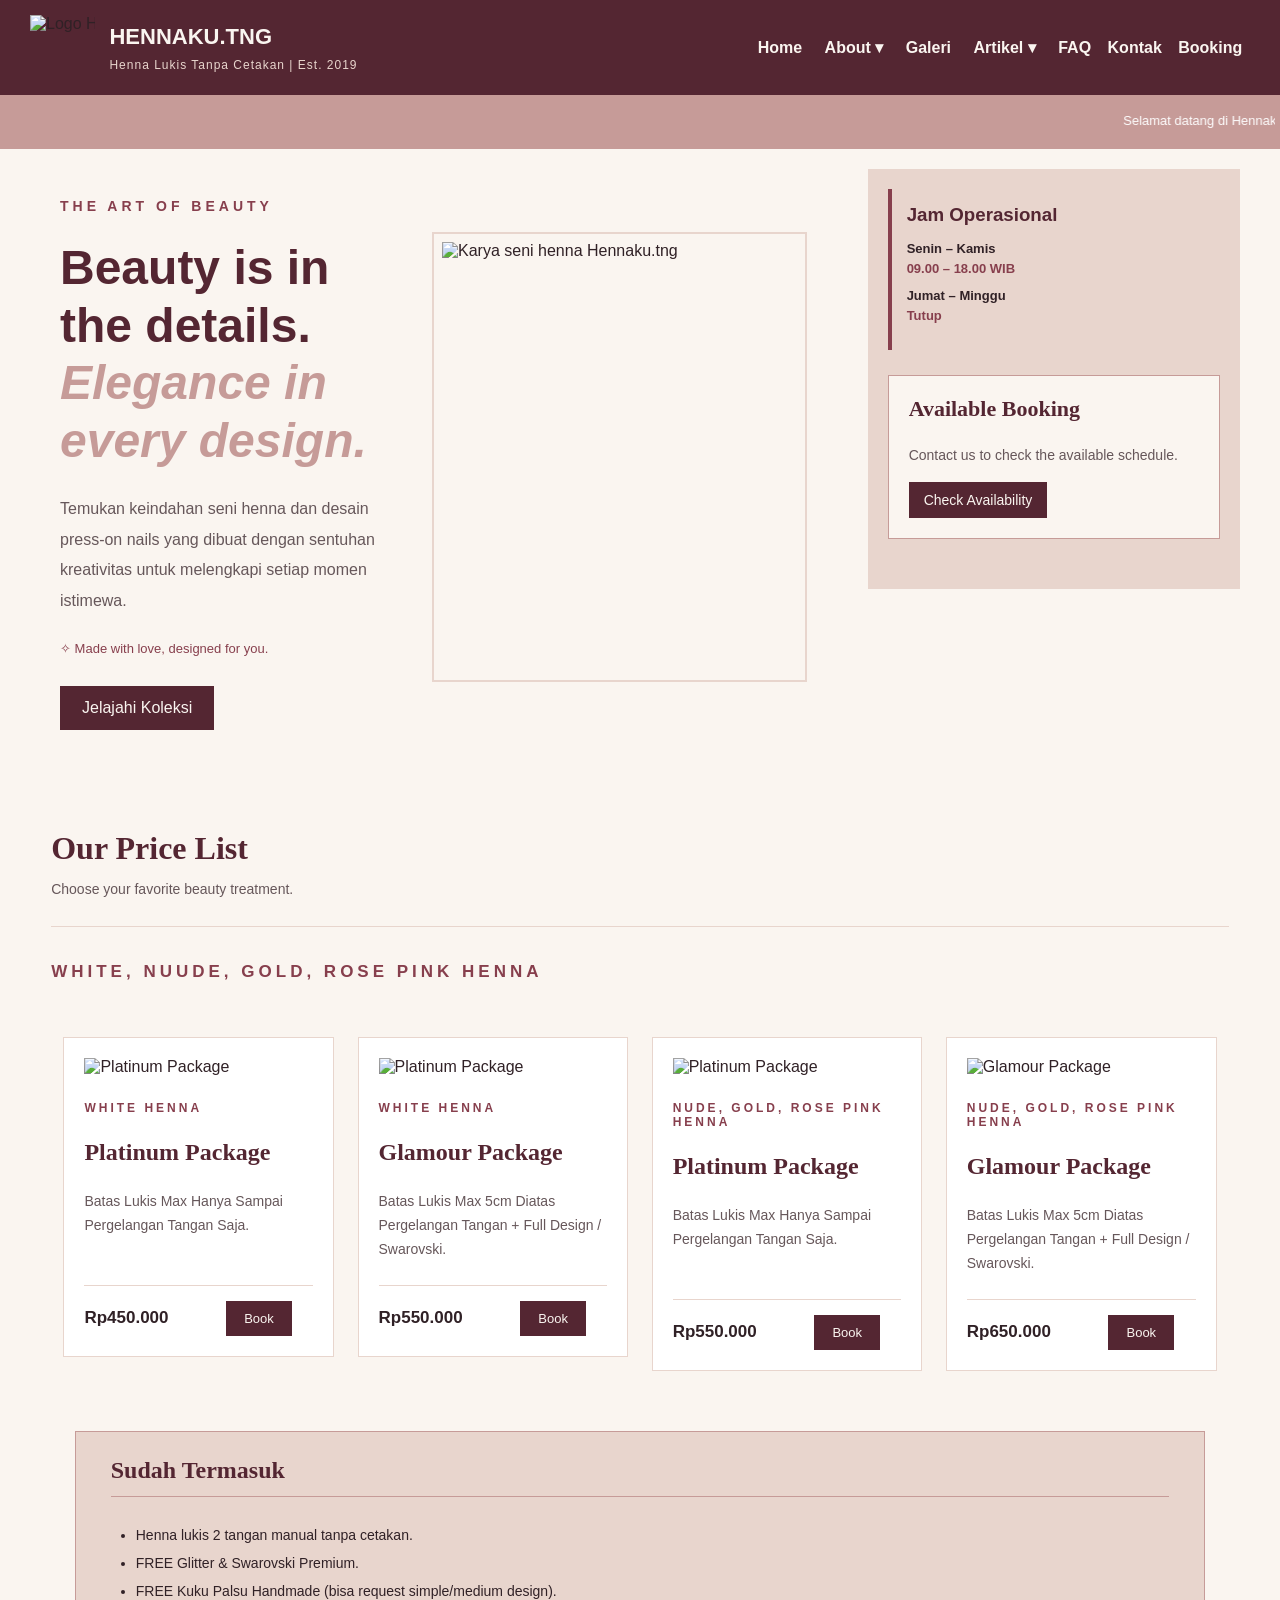
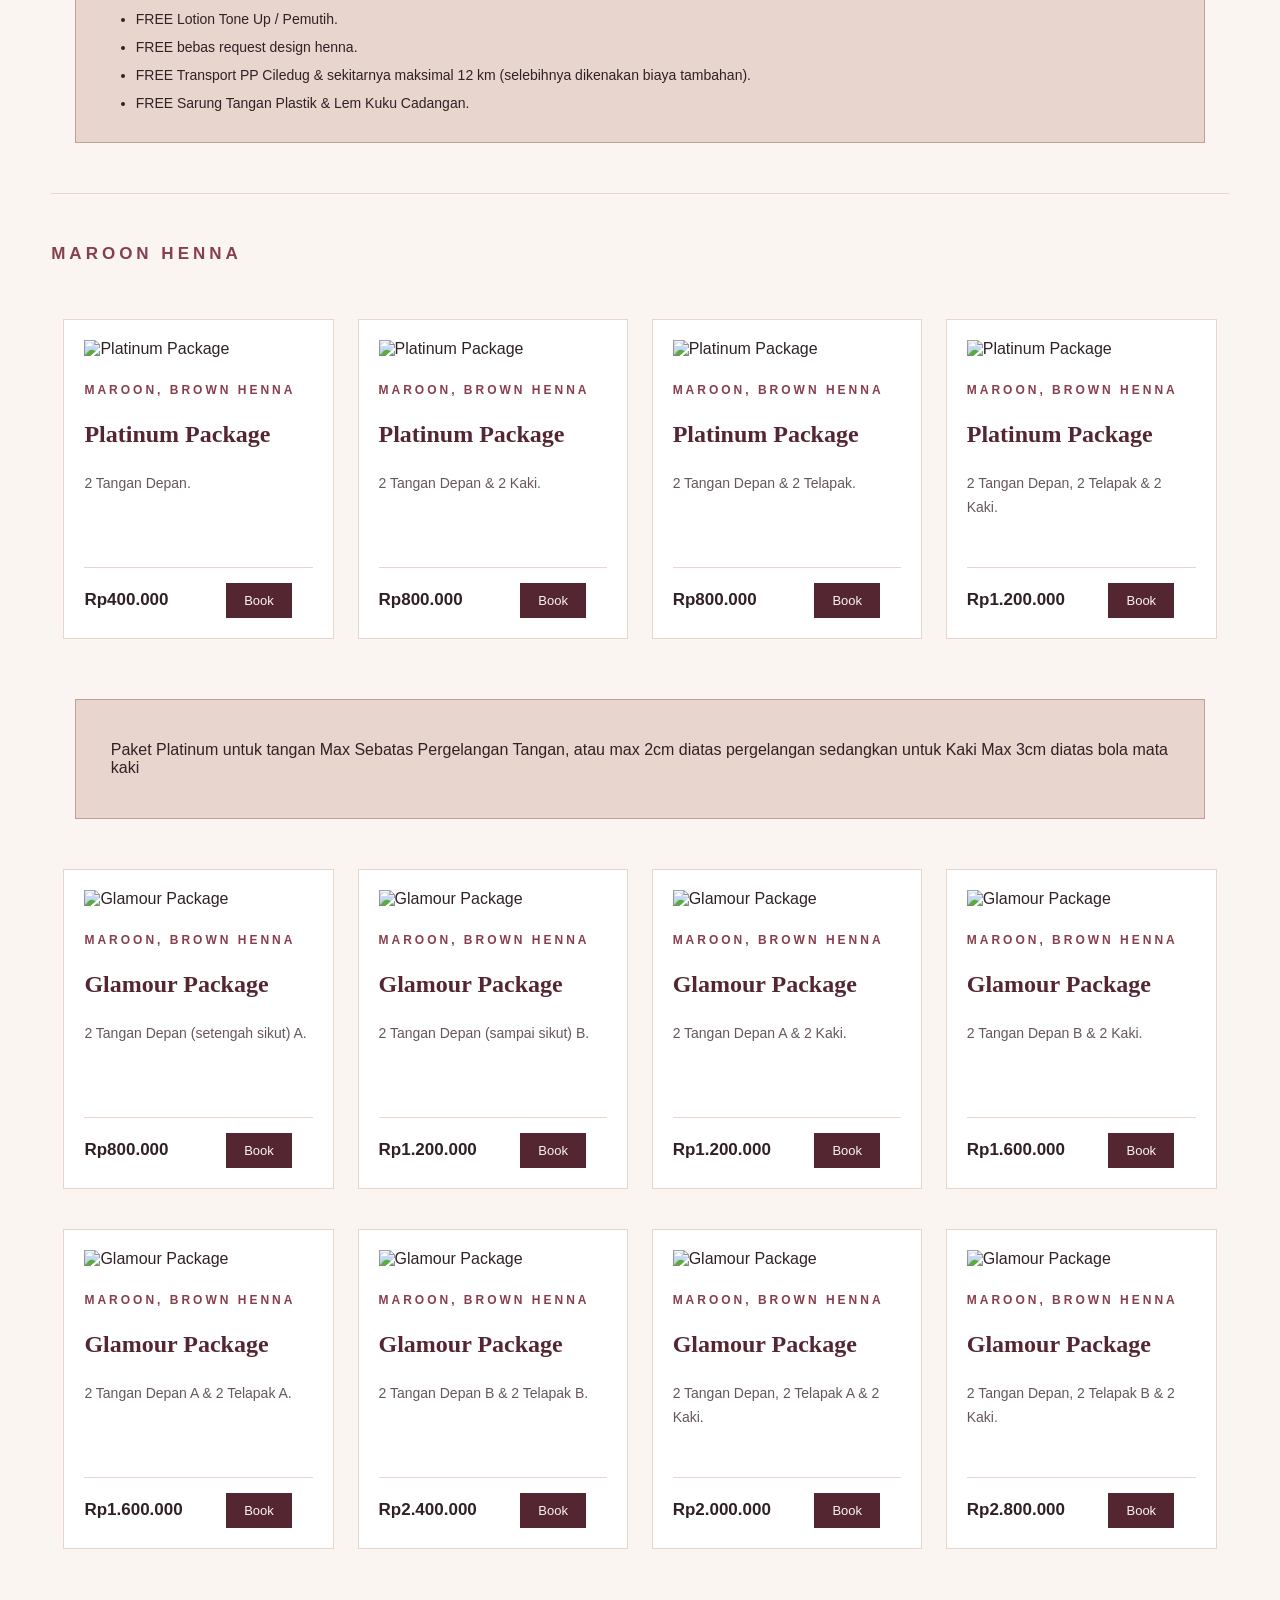
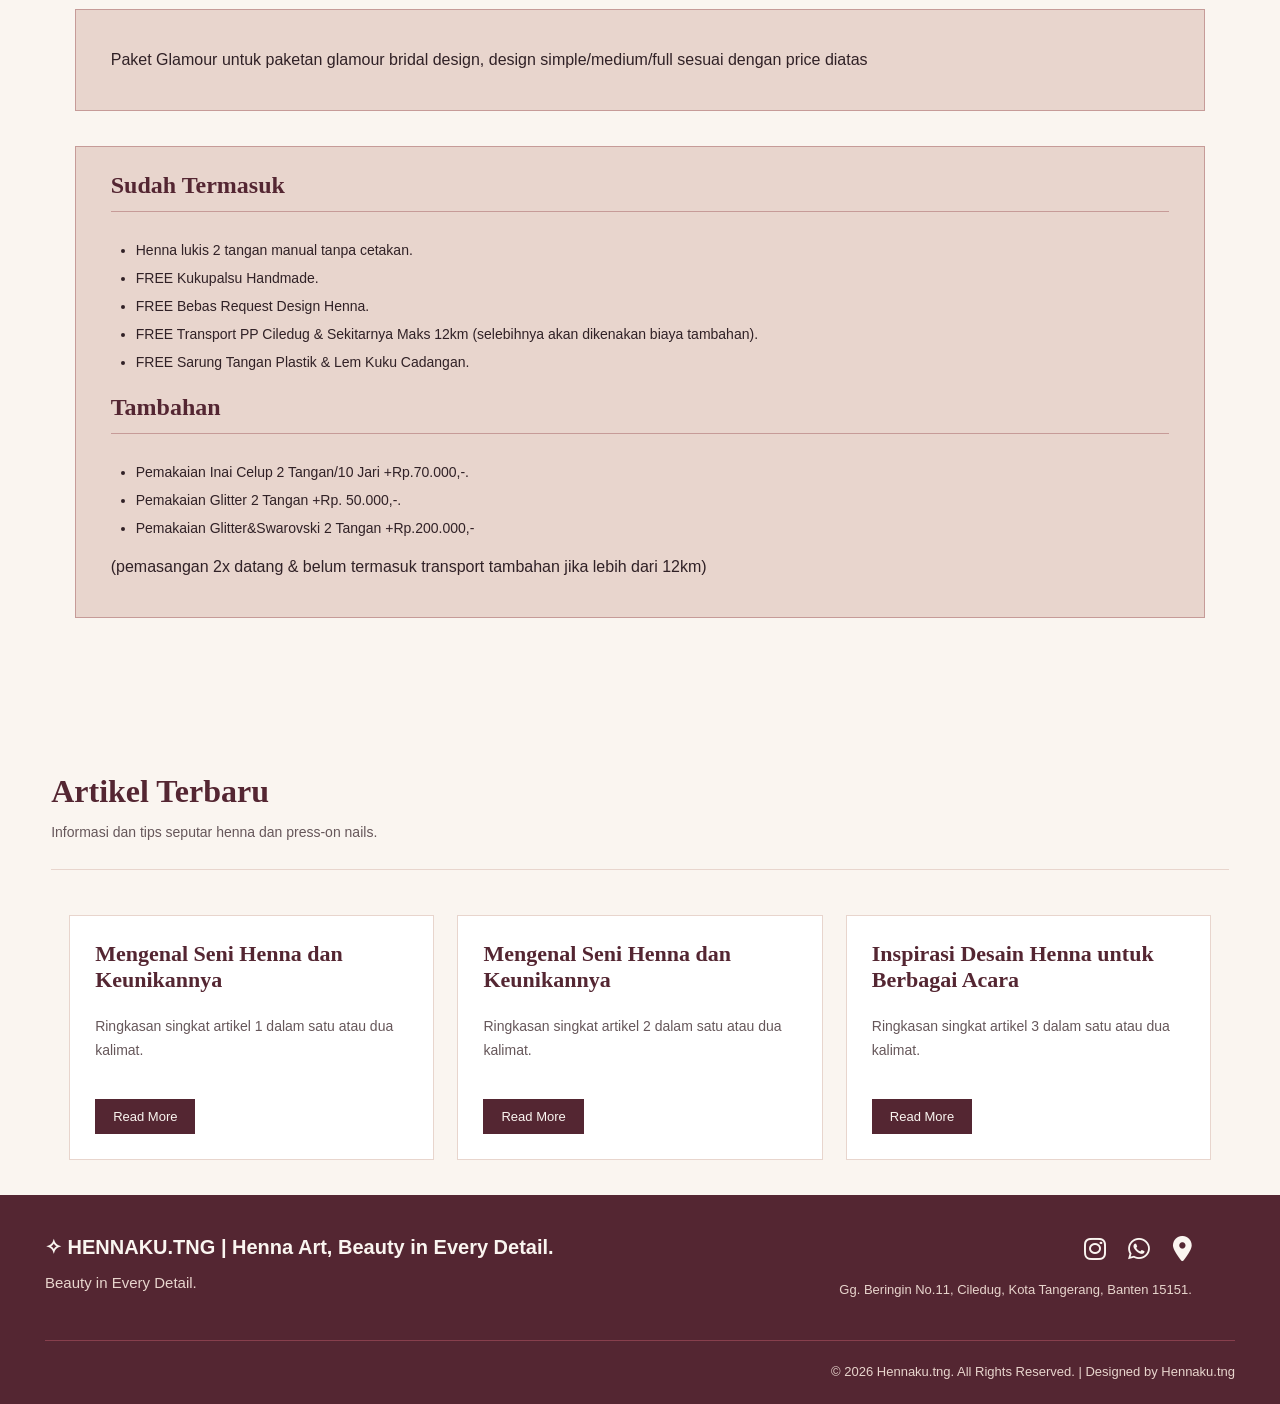
==== index.html @ 5f8c822d "Add files via upload" ====
<!DOCTYPE html>
<html lang="en">
<head>
    <meta charset="UTF-8">
    <meta name="viewport" content="width=device-width, initial-scale=1.0">
    <title>Home | Hennaku.tng</title>
    <link rel="stylesheet" href="UTS.css">
    <link rel="icon" type="image/x-icon" href="Images/favicon.png">
    <link rel="stylesheet" href="https://cdnjs.cloudflare.com/ajax/libs/font-awesome/6.5.0/css/all.min.css">
</head>
<body>
<!-- HEADER -->
<header>
    <div class="identitas">
        <img src="Images/logo.png" alt="Logo Hennaku">
        <div class="nama-brand">
            <h1>HENNAKU.TNG</h1>
            <p>Henna Lukis Tanpa Cetakan | Est. 2019 </p>
        </div>
    </div>

<!-- NAVIGASI -->
    <nav class="navigasi">
        <a href="index.html">Home</a>
        <div class="menu-about">
            <button onclick="tampilDropdown()">About ▾</button>
            <div id="dropdown-about" class="isi-dropdown">
                <a href="Profil.html">Profil</a>
                <a href="Visi&Misi.html">Visi dan Misi</a>
                <a href="Tujuan.html">Tujuan</a>
                <a href="Sertifikat.html">Sertifikat</a>
            </div>
        </div>
        <a href="Gallery.html">Galeri</a>
        <div class="menu-artikel">
            <button onclick="tampilArtikel()">Artikel ▾</button>
            <div id="dropdown-artikel" class="isi-dropdown">
                <a href="Artikel1.html">Artikel 1</a>
                <a href="Artikel2.html">Artikel 2</a>
                <a href="Artikel3.html">Artikel 3</a>
            </div>
        </div>
        <a href="FAQ.html">FAQ</a>
        <a href="Kontak.html">Kontak</a>
        <a href="Booking.html">Booking</a>
    </nav>
</header>

<!-- TULISAN BERJALAN / PENGUMUMAN -->
    <div class="pengumuman">
        <p><marquee>Selamat datang di Hennaku.tng, tempat di mana setiap desain henna freshly made for you untuk mempercantik momen spesialmu.</marquee></p>
    </div>

<!-- BAGIAN BODY DAN SIDEBAR -->
<div class="tata-letak">

    <!-- BODY / KONTEN UTAMA -->
    <main>
        <div class="pembukaan">

            <div class="teks-pembuka">
                <p class="label-pembuka">THE ART OF BEAUTY</p>

                <h2>
                    Beauty is in the details.
                    <span>Elegance in every design.</span>
                </h2>

                <p class="deskripsi-pembuka">
                    Temukan keindahan seni henna dan desain press-on nails
                    yang dibuat dengan sentuhan kreativitas untuk
                    melengkapi setiap momen istimewa.
                </p>

                <p class="kalimat-pendek">
                    ✧ Made with love, designed for you.
                </p>

                <a href="Gallery.html">Jelajahi Koleksi</a>
            </div>

            <div class="gambar-pembuka">
                <img src="Images/Henna3.webp" alt="Karya seni henna Hennaku.tng">
            </div>

        </div>
    </main>

<!-- SIDEBAR -->
    <aside class="sidebar">

<!-- JAM OPERASIONAL -->
    <div class="jam-operasional">
    <h3>Jam Operasional</h3>
        <p><b>Senin – Kamis</b><span>09.00 – 18.00 WIB</span></p>
        <p><b>Jumat – Minggu</b><span>Tutup</span></p>
    </div>

<!-- AVAILABLE BOOKING -->
    <div class="available-booking">
        <h3>Available Booking</h3>
        <p>Contact us to check the available schedule.</p>
        <a href="https://wa.me/message/HOKY4DCT42MJF1" target="_blank">
            Check Availability
        </a>
    </div>
    </aside>
</div>

<!-- PRICE LIST -->
<div class="price-list">

    <div class="judul-price">
        <h2>Our Price List</h2>
        <p>Choose your favorite beauty treatment.</p>
    </div>

    <div class="daftar-harga">
    <p class="label-koleksi">WHITE, NUUDE, GOLD, ROSE PINK HENNA</p>
        <!-- LAYANAN 1 -->
        <div class="kartu-harga">
            <img src="Images/WhitePlatinum.jpg" alt="Platinum Package">

            <p class="kategori">WHITE HENNA</p>
            <h3>Platinum Package</h3>
            <p class="deskripsi-harga">Batas Lukis Max Hanya Sampai Pergelangan Tangan Saja.</p>

            <div class="bagian-harga">
                <p>Rp450.000</p>
                <a href="Booking.html">Book</a>
            </div>
        </div>

        <!-- LAYANAN 2 -->
        <div class="kartu-harga">
            <img src="Images/WhiteGlamour.jpg" alt="Platinum Package">

            <p class="kategori">WHITE HENNA</p>
            <h3>Glamour Package</h3>
            <p class="deskripsi-harga">Batas Lukis Max 5cm Diatas Pergelangan Tangan + Full Design / Swarovski.</p>

            <div class="bagian-harga">
                <p>Rp550.000</p>
                <a href="Booking.html">Book</a>
            </div>
        </div>

        <!-- LAYANAN 3 -->
        <div class="kartu-harga">
            <img src="Images/NudePlatinum.webp" alt="Platinum Package">

            <p class="kategori">NUDE, GOLD, ROSE PINK HENNA</p>
            <h3>Platinum Package</h3>
            <p class="deskripsi-harga">Batas Lukis Max Hanya Sampai Pergelangan Tangan Saja.</p>

            <div class="bagian-harga">
                <p>Rp550.000</p>
                <a href="Booking.html">Book</a>
            </div>
        </div>

        <!-- LAYANAN 4 -->
        <div class="kartu-harga">
            <img src="Images/NudeGlamour.jpg" alt="Glamour Package">

            <p class="kategori">NUDE, GOLD, ROSE PINK HENNA</p>
            <h3>Glamour Package</h3>
            <p class="deskripsi-harga">Batas Lukis Max 5cm Diatas Pergelangan Tangan + Full Design / Swarovski.</p>

            <div class="bagian-harga">
                <p>Rp650.000</p>
                <a href="Booking.html">Book</a>
            </div>
        </div>

        <!-- FASILITAS PAKET -->
        <div class="fasilitas-paket">
            <h3>Sudah Termasuk</h3>
        <ul>
            <li>Henna lukis 2 tangan manual tanpa cetakan.</li>
            <li>FREE Glitter & Swarovski Premium.</li>
            <li>FREE Kuku Palsu Handmade (bisa request simple/medium design).</li>
            <li>FREE Lotion Tone Up / Pemutih.</li>
            <li>FREE bebas request design henna.</li>
            <li>FREE Transport PP Ciledug & sekitarnya maksimal 12 km (selebihnya dikenakan biaya tambahan).</li>
            <li>FREE Sarung Tangan Plastik & Lem Kuku Cadangan.</li>
        </ul>
        </div>

    <!-- GARIS PEMISAH PAKET -->
    <div class="pembatas-paket"></div>
    
    <p class="label-koleksi">MAROON HENNA</p>
        <!-- LAYANAN 5 -->
        <div class="kartu-harga">
            <img src="Images/MaroonPlatinum1.jpg" alt="Platinum Package">

            <p class="kategori">MAROON, BROWN HENNA</p>
            <h3>Platinum Package</h3>
            <p class="deskripsi-harga">2 Tangan Depan.</p>

            <div class="bagian-harga">
                <p>Rp400.000</p>
                <a href="Booking.html">Book</a>
            </div>
        </div>

        <!-- LAYANAN 6 -->
        <div class="kartu-harga">
            <img src="Images/MaroonPlatinum4.jpg" alt="Platinum Package">

            <p class="kategori">MAROON, BROWN HENNA</p>
            <h3>Platinum Package</h3>
            <p class="deskripsi-harga">2 Tangan Depan & 2 Kaki.</p>

            <div class="bagian-harga">
                <p>Rp800.000</p>
                <a href="Booking.html">Book</a>
            </div>
        </div>

        <!-- LAYANAN 7 -->
        <div class="kartu-harga">
            <img src="Images/MaroonPlatinum2.jpg" alt="Platinum Package">

            <p class="kategori">MAROON, BROWN HENNA</p>
            <h3>Platinum Package</h3>
            <p class="deskripsi-harga">2 Tangan Depan & 2 Telapak.</p>

            <div class="bagian-harga">
                <p>Rp800.000</p>
                <a href="Booking.html">Book</a>
            </div>
        </div>

        <!-- LAYANAN 8 -->
        <div class="kartu-harga">
            <img src="Images/HennaKaki.jpeg" alt="Platinum Package">

            <p class="kategori">MAROON, BROWN HENNA</p>
            <h3>Platinum Package</h3>
            <p class="deskripsi-harga">2 Tangan Depan, 2 Telapak & 2 Kaki.</p>

            <div class="bagian-harga">
                <p>Rp1.200.000</p>
                <a href="Booking.html">Book</a>
            </div>
        </div>

        <!-- FASILITAS PAKET -->
        <div class="fasilitas-paket">
            <p>Paket Platinum untuk tangan Max Sebatas Pergelangan Tangan, atau max 2cm diatas pergelangan sedangkan untuk Kaki Max 3cm diatas bola mata kaki</p>
        </div>

        <!-- LAYANAN 9 -->
        <div class="kartu-harga">
            <img src="Images/MaroonGlamour1.jpg" alt="Glamour Package">

            <p class="kategori">MAROON, BROWN HENNA</p>
            <h3>Glamour Package</h3>
            <p class="deskripsi-harga">2 Tangan Depan (setengah sikut) A.</p>

            <div class="bagian-harga">
                <p>Rp800.000</p>
                <a href="Booking.html">Book</a>
            </div>
        </div>

        <!-- LAYANAN 10 -->
        <div class="kartu-harga">
            <img src="Images/MaroonGlamour2.jpg" alt="Glamour Package">

            <p class="kategori">MAROON, BROWN HENNA</p>
            <h3>Glamour Package</h3>
            <p class="deskripsi-harga">2 Tangan Depan (sampai sikut) B.</p>

            <div class="bagian-harga">
                <p>Rp1.200.000</p>
                <a href="Booking.html">Book</a>
            </div>
        </div>

        <!-- LAYANAN 11 -->
        <div class="kartu-harga">
            <img src="Images/MaroonGlamour4.jpg" alt="Glamour Package">

            <p class="kategori">MAROON, BROWN HENNA</p>
            <h3>Glamour Package</h3>
            <p class="deskripsi-harga">2 Tangan Depan A & 2 Kaki.</p>

            <div class="bagian-harga">
                <p>Rp1.200.000</p>
                <a href="Booking.html">Book</a>
            </div>
        </div>

        <!-- LAYANAN 12 -->
        <div class="kartu-harga">
            <img src="Images/MaroonGlamour5.jpg" alt="Glamour Package">

            <p class="kategori">MAROON, BROWN HENNA</p>
            <h3>Glamour Package</h3>
            <p class="deskripsi-harga">2 Tangan Depan B & 2 Kaki.</p>

            <div class="bagian-harga">
                <p>Rp1.600.000</p>
                <a href="Booking.html">Book</a>
            </div>
        </div>

        <!-- LAYANAN 13 -->
        <div class="kartu-harga">
            <img src="Images/MaroonGlamour6.jpg" alt="Glamour Package">

            <p class="kategori">MAROON, BROWN HENNA</p>
            <h3>Glamour Package</h3>
            <p class="deskripsi-harga">2 Tangan Depan A & 2 Telapak A.</p>

            <div class="bagian-harga">
                <p>Rp1.600.000</p>
                <a href="Booking.html">Book</a>
            </div>
        </div>

        <!-- LAYANAN 14 -->
        <div class="kartu-harga">
            <img src="Images/MaroonPlatinumKaki.jpg" alt="Glamour Package">

            <p class="kategori">MAROON, BROWN HENNA</p>
            <h3>Glamour Package</h3>
            <p class="deskripsi-harga">2 Tangan Depan B & 2 Telapak B.</p>

            <div class="bagian-harga">
                <p>Rp2.400.000</p>
                <a href="Booking.html">Book</a>
            </div>
        </div>

        <!-- LAYANAN 15 -->
        <div class="kartu-harga">
            <img src="Images/MaroonGlamour8.jpeg" alt="Glamour Package">

            <p class="kategori">MAROON, BROWN HENNA</p>
            <h3>Glamour Package</h3>
            <p class="deskripsi-harga">2 Tangan Depan, 2 Telapak A & 2 Kaki.</p>

            <div class="bagian-harga">
                <p>Rp2.000.000</p>
                <a href="Booking.html">Book</a>
            </div>
        </div>

        <!-- LAYANAN 16 -->
        <div class="kartu-harga">
            <img src="Images/MaroonGlamour3.jpg" alt="Glamour Package">

            <p class="kategori">MAROON, BROWN HENNA</p>
            <h3>Glamour Package</h3>
            <p class="deskripsi-harga">2 Tangan Depan, 2 Telapak B & 2 Kaki.</p>

            <div class="bagian-harga">
                <p>Rp2.800.000</p>
                <a href="Booking.html">Book</a>
            </div>
        </div>

        <!-- FASILITAS PAKET -->
        <div class="fasilitas-paket">
            <p>Paket Glamour untuk paketan glamour bridal design, design simple/medium/full sesuai dengan price diatas</p>
        </div>
        
        <!-- FASILITAS PAKET -->
        <div class="fasilitas-paket">
            <h3>Sudah Termasuk</h3>
                <ul>
                    <li>Henna lukis 2 tangan manual tanpa cetakan.</li>
                    <li>FREE Kukupalsu Handmade.</li>
                    <li>FREE Bebas Request Design Henna.</li>
                    <li>FREE Transport PP Ciledug & Sekitarnya Maks 12km (selebihnya akan dikenakan biaya tambahan).</li>
                    <li>FREE Sarung Tangan Plastik & Lem Kuku Cadangan.</li>
                </ul>
            <br>    
            <h3>Tambahan</h3>
                <ul>
                    <li>Pemakaian Inai Celup 2 Tangan/10 Jari +Rp.70.000,-.</li>
                    <li>Pemakaian Glitter 2 Tangan +Rp. 50.000,-.</li>
                    <li>Pemakaian Glitter&Swarovski 2 Tangan +Rp.200.000,-</li>
                </ul>

            <p>(pemasangan 2x datang & belum termasuk transport tambahan jika lebih dari 12km)</p>
        </div>

    </div>
</div>

<!-- ARTIKEL TERBARU -->
<div class="artikel-home">

    <div class="judul-price">
        <h2>Artikel Terbaru</h2>
        <p>Informasi dan tips seputar henna dan press-on nails.</p>
    </div>

    <div class="kartu-artikel">
        <h3><a href="Artikel1.html">Mengenal Seni Henna dan Keunikannya</a></h3>
        <p>Ringkasan singkat artikel 1 dalam satu atau dua kalimat.</p>
        <a href="Artikel1.html" class="read-more">Read More</a>
    </div>

    <div class="kartu-artikel">
        <h3><a href="Artikel2.html">Mengenal Seni Henna dan Keunikannya</a></h3>
        <p>Ringkasan singkat artikel 2 dalam satu atau dua kalimat.</p>
        <a href="Artikel2.html" class="read-more">Read More</a>
    </div>

    <div class="kartu-artikel">
        <h3><a href="Artikel3.html">Inspirasi Desain Henna untuk Berbagai Acara</a></h3>
        <p>Ringkasan singkat artikel 3 dalam satu atau dua kalimat.</p>
        <a href="Artikel3.html" class="read-more">Read More</a>
    </div>

</div>

<!-- FOOTER -->
<footer>
    <div class="isi-footer">

        <!-- INFORMASI BRAND -->
        <div class="informasi-footer">
            <h3>✧ HENNAKU.TNG | Henna Art, Beauty in Every Detail.</h3>
            <p>Beauty in Every Detail.</p>
        </div>

        <!-- LOGO MEDIA SOSIAL DAN LOKASI -->
        <div class="tautan-footer">

            <a href="https://www.instagram.com/hennaku.tng/" target="_blank" title="Instagram">
                <i class="fa-brands fa-instagram"></i>
            </a>

            <a href="https://wa.me/message/HOKY4DCT42MJF1" target="_blank" title="WhatsApp">
                <i class="fa-brands fa-whatsapp"></i>
            </a>

            <a href="https://www.google.com/maps/search/?api=1&query=Gg.+Beringin+No.11+Ciledug+Tangerang" target="_blank" title="Lokasi">
                <i class="fa-solid fa-location-dot"></i>
            </a>

            <p>Gg. Beringin No.11, Ciledug, Kota Tangerang, Banten 15151.</p>

        </div>

    </div>

    <!-- COPYRIGHT -->
    <div class="bagian-copyright">
        <p>© 2026 Hennaku.tng. All Rights Reserved. | Designed by Hennaku.tng</p>
    </div>
</footer>

<script src="UTS.js"></script>
</body>
</html>
---- UTS.css ----
/* ================================= PENGATURAN SELURUH HALAMAN ================================= */
* {
    box-sizing: border-box;
}

body {
    background-color: #FAF5F0;
    color: #302126;
    font-family: Arial, sans-serif;
    margin: 0;
    padding: 0;
}

/* ================================= HEADER ================================= */
header {
    background-color: #542632;
    padding: 15px 30px;
    white-space: nowrap;
}

/* Logo dan nama brand */
.identitas {
    display: inline-block;
    width: 35%;
    vertical-align: middle;
    white-space: nowrap;
}

.identitas img {
    display: inline-block;
    width: 65px;
    height: 65px;
    object-fit: contain;
    vertical-align: middle;
    margin-right: 10px;
}

.nama-brand {
    display: inline-block;
    vertical-align: middle;
    white-space: normal;
}

.nama-brand h1 {
    color: #FAF5F0;
    font-size: 22px;
    margin: 0;
}

.nama-brand p {
    color: #E8D5CD;
    font-size: 12px;
    letter-spacing: 1px;
    margin: 8px 0 0;
}

/* ================================= NAVIGASI ATAS ================================= */
.navigasi {
    display: inline-block;
    width: 64%;
    text-align: right;
    vertical-align: middle;
    white-space: normal;
}

.navigasi a {
    display: inline-block;
    color: #FAF5F0;
    font-size: 16px;
    font-weight: bold;
    text-decoration: none;
    margin-left: 12px;
    cursor: pointer;
}

.navigasi a:hover,
.navigasi summary:hover {
    color: #C69B98;
}

/* ================================= PENGUMUMAN ================================= */
.pengumuman {
    background-color: #C69B98;
    padding: 5px;
    text-align: center;
}

.pengumuman p {
    color: white;
    font-size: 13px;
}

/* ================================= BODY DAN SIDEBAR ================================= */
.tata-letak {
    padding: 20px;
    overflow: hidden;
}

/* Konten utama */
main {
    display: inline-block;
    width: 67%;
    vertical-align: top;
    padding: 0 15px;
}

.sidebar {
    display: inline-block;
    width: 30%;
    vertical-align: top;
    background-color: #E8D5CD;
    padding: 20px;
    margin-left: 1%;
}

/* JAM OPERASIONAL */
.jam-operasional {
    width: 100%;
    padding: 15px;
    margin-bottom: 25px;
    background-color: #E8D5CD;
    border-left: 4px solid #873F4D;
    box-sizing: border-box;
    text-align: left;
}

.jam-operasional h3 {
    color: #542632;
    margin-top: 0;
    margin-bottom: 15px;
}

.jam-operasional p {
    margin: 12px 0;
    color: #302126;
    font-size: 13px;
}

.jam-operasional span {
    display: block;
    margin-top: 5px;
    color: #873F4D;
    font-weight: bold;
}

/* AVAILABLE BOOKING */
.available-booking {
    background-color: #FAF5F0;
    border: 1px solid #C69B98;
    padding: 20px;
    margin-bottom: 30px;
}

.available-booking h3 {
    color: #542632;
    font-family: Georgia, serif;
    font-size: 22px;
    margin-top: 0;
}

.available-booking p {
    color: #66575A;
    font-size: 14px;
    line-height: 1.7;
}

.available-booking a {
    display: inline-block;
    background-color: #542632;
    color: #FAF5F0;
    padding: 10px 15px;
    text-decoration: none;
    font-size: 14px;
}

.available-booking a:hover {
    background-color: #873F4D;
}

/* ================================= PEMBUKAAN ================================= */
.pembukaan {
    background-color: #FAF5F0;
    padding: 0 10px;
    margin: 0 0 30px;
    border: none;
    overflow: hidden;
}

/* Bagian teks */
.teks-pembuka {
    display: inline-block;
    width: 49%;
    vertical-align: middle;
    padding: 15px;
}

.label-pembuka {
    color: #873F4D;
    font-size: 14px;
    font-weight: bold;
    letter-spacing: 4px;
    margin-bottom: 25px;
}

.teks-pembuka h2 {
    color: #542632;
    font-size: 48px;
    line-height: 1.2;
    margin: 0 0 25px;
}

.teks-pembuka h2 span {
    display: block;
    color: #C69B98;
    font-style: italic;
}

.deskripsi-pembuka {
    color: #66575A;
    font-size: 16px;
    line-height: 1.9;
    margin-bottom: 25px;
}

.kalimat-pendek {
    color: #873F4D;
    font-size: 13px;
    margin-bottom: 30px;
}

.teks-pembuka a {
    display: inline-block;
    background-color: #542632;
    color: #FAF5F0;
    padding: 13px 22px;
    text-decoration: none;
}

.teks-pembuka a:hover {
    background-color: #873F4D;
}


/* Bagian gambar */
.gambar-pembuka {
    display: inline-block;
    width: 48%;
    vertical-align: middle;
    padding: 8px;
    border: 2px solid #E8D5CD;
}

.gambar-pembuka img {
    display: block;
    width: 100%;
    height: 430px;
    object-fit: cover;
    margin: 0;
}

/* ================================= PRICE LIST ================================= */
.price-list {
    width: 100%;
    padding: 35px 4%;
    margin: 0 auto 30px;
    background-color: #FAF5F0;
}

.judul-price {
    width: 100%;
    border-bottom: 1px solid #E8D5CD;
    margin-bottom: 30px;
    padding-bottom: 15px;
}

.judul-price h2 {
    color: #542632;
    font-family: Georgia, serif;
    font-size: 32px;
    margin: 0;
}

.judul-price p {
    color: #66575A;
    font-size: 14px;
}

.daftar-harga {
    width: 100%;
    text-align: center;
    padding-bottom: 20px;
}

.kartu-harga {
    display: inline-block;
    width: 23%;
    background-color: white;
    border: 1px solid #E8D5CD;
    padding: 20px;
    margin: 15px 0.8% 25px;
    vertical-align: top;
    text-align: left;
}

.kartu-harga img {
    width: 100%;
    height: 200px;
    object-fit:contain;
    margin: 0;
}

.kategori {
    color: #873F4D;
    font-size: 12px;
    font-weight: bold;
    letter-spacing: 3px;
    margin-top: 25px;
}

.kartu-harga h3 {
    color: #542632;
    font-family: Georgia, serif;
    font-size: 24px;
}

.deskripsi-harga {
    color: #66575A;
    font-size: 14px;
    line-height: 1.7;
    min-height: 75px;
}

.bagian-harga {
    border-top: 1px solid #E8D5CD;
    padding-top: 15px;
    margin-top: 20px;
    overflow: hidden;
}

.bagian-harga p {
    display: inline-block;
    color: #302126;
    font-size: 17px;
    font-weight: bold;
    width: 60%;
    margin: 0;
}

.bagian-harga a {
    display: inline-block;
    background-color: #542632;
    color: #FAF5F0;
    padding: 10px 18px;
    font-size: 13px;
    text-decoration: none;
    text-align: center;
}

.bagian-harga a:hover {
    background-color: #873F4D;
}

.label-koleksi {
    display: block;
    width: 100%;
    color: #873F4D;
    font-size: 17px;
    font-weight: bold;
    letter-spacing: 4px;
    text-align: left;
    padding-bottom: 15px;
    margin: 35px 0 25px;
}

/* ================================= FASILITAS PAKET ================================= */
.fasilitas-paket {
    display: block;
    width: 96%;
    background-color: #E8D5CD;
    border: 1px solid #C69B98;
    padding: 25px 35px;
    margin: 35px auto;
    text-align: left;
}

.fasilitas-paket h3 {
    color: #542632;
    font-family: Georgia, serif;
    font-size: 24px;
    margin-top: 0;
    padding-bottom: 12px;
    border-bottom: 1px solid #C69B98;
}

.fasilitas-paket ul {
    padding-left: 25px;
    margin-bottom: 0;
}

.fasilitas-paket li {
    color: #302126;
    font-size: 14px;
    line-height: 2;
}

.pembatas-paket {
    width: 100%;
    border-top: 1px solid #E8D5CD;
    margin: 50px auto;
}

/* ================================= FOOTER ================================= */
footer {
    background-color: #542632;
    color: #FAF5F0;
    padding: 40px 45px 20px;
}

/* Bagian isi footer */
.isi-footer {
    width: 100%;
    overflow: hidden;
    padding-bottom: 30px;
}

/* Informasi sebelah kiri */
.informasi-footer {
    display: inline-block;
    width: 48%;
    vertical-align: top;
}

.informasi-footer h3 {
    color: #FAF5F0;
    font-size: 20px;
    margin: 0 0 15px;
}

.informasi-footer p {
    color: #E8D5CD;
    font-size: 15px;
}

/* Logo Instagram, WhatsApp, dan lokasi */
.tautan-footer {
    display: inline-block;
    width: 48%;
    text-align: right;
    vertical-align: top;
}

.tautan-footer a {
    display: inline-block;
    color: #FAF5F0;
    font-size: 25px;
    margin-left: 18px;
    text-decoration: none;
}

.tautan-footer a:hover {
    color: #C69B98;
}

.tautan-footer p {
    color: #E8D5CD;
    font-size: 13px;
    margin-top: 18px;
}

/* copy right */
.bagian-copyright {
    border-top: 1px solid #873F4D;
    padding-top: 18px;
    text-align: right;
}

.bagian-copyright p {
    color: #E8D5CD;
    font-size: 13px;
    margin: 5px 0;
}

/* ================================= DROPDOWN ABOUT ================================= */
.menu-about {
    display: inline-block;
    position: relative;
}

.menu-about button {
    background-color: transparent;
    color: #FAF5F0;
    border: none;
    font-size: 16px;
    font-weight: bold;
    cursor: pointer;
    margin-left: 12px;
    font-family: Arial, sans-serif;
}

.menu-about button:hover {
    color: #C69B98;
}

.isi-dropdown {
    display: none;
    position: absolute;
    top: 100%;
    right: 0;
    width: 230px;
    background-color: #FAF5F0;
    border: 1px solid #E8D5CD;
}

.isi-dropdown a {
    display: block;
    color: #302126;
    padding: 15px 20px;
    margin: 0;
    text-align: left;
    text-decoration: none;
    font-size: 15px;
    font-weight: normal;
}

.isi-dropdown a:hover {
    background-color: #E8D5CD;
    color: #542632;
}

.isi-dropdown.muncul {
    display: block;
}

/* ================================= HALAMAN PROFIL ================================= */
/* Kotak Tentang Kami */
.tentang-kami {
    width: 100%;
    padding: 35px 45px;
    margin: 30px auto;
}

.tentang-kami h2 {
    color: #542632;
    font-family: Georgia, serif;
    font-size: 32px;
    margin-top: 0;
    padding-bottom: 15px;
    border-bottom: 1px solid #C69B98;
    margin-bottom: 25px;
}

.tentang-kami h3 {
    color: #873F4D;
    font-family: Georgia, serif;
    font-size: 22px;
    margin-top: 25px;
}

.tentang-kami ol {
    padding-left: 25px;
}

.tentang-kami li {
    color: #302126;
    font-size: 16px;
    line-height: 1.8;
    margin-bottom: 12px;
}

/* GALERI SERTIFIKAT */
.galeri-sertifikat {
    width: 100%;
    text-align: center;
    margin-top: 30px;
}

.galeri-sertifikat img {
    display: inline-block;
    width: 30%;
    height: 280px;
    object-fit: contain;
    background-color: #FAF5F0;
    border: 1px solid #E8D5CD;
    padding: 8px;
    margin: 10px 1%;
    vertical-align: middle;
}

/* ================================= HALAMAN ARTIKEL ================================= */
.menu-artikel {
    display: inline-block;
    position: relative;
}

.menu-artikel button {
    background: none;
    border: none;
    color: #FAF5F0;
    font-size: 16px;
    font-weight: bold;
    margin-left: 12px;
    cursor: pointer;
}

.menu-artikel button:hover {
    color: #C69B98;
}

.menu-artikel .isi-dropdown {
    display: none;
    position: absolute;
    background-color: #FAF5F0;
    min-width: 180px;
    text-align: left;
}

.menu-artikel .isi-dropdown a {
    display: block;
    padding: 12px 15px;
    margin: 0;
}

.menu-artikel .isi-dropdown a:hover {
    background-color: #E8D5CD;
}

.menu-artikel .isi-dropdown.muncul {
    display: block;
}

/* ================================= FORM KONTAK ================================= */
form {
    width: 80%;
    margin: 30px auto;
    padding: 30px;
    background-color: #FFFFFF;
    border: 1px solid #E8D5CD;
    border-radius: 8px;
    text-align: left;
}

form h3 {
    color: #542632;
    text-align: center;
}

form label {
    display: block;
    margin-top: 18px;
    margin-bottom: 8px;
    color: #542632;
    font-weight: bold;
}

form input,
form select,
form textarea {
    width: 100%;
    padding: 12px;
    border: 1px solid #C69B98;
    border-radius: 5px;
    background-color: #FAF5F0;
    color: #302126;
    font-family: Arial;
    font-size: 14px;
    box-sizing: border-box;
}

form textarea {
    height: 120px;
    resize: vertical;
}

form button {
    display: block;
    margin: 25px auto 0;
    padding: 12px 30px;
    background-color: #542632;
    color: white;
    border: none;
    border-radius: 5px;
    font-size: 15px;
    cursor: pointer;
}

form button:hover {
    background-color: #873F4D;
}

form textarea {
    height: 130px;
    resize: vertical;
}

form button {
    display: block;
    margin: 25px auto 0;
    padding: 12px 30px;
    background-color: #542632;
    color: white;
    border: none;
    border-radius: 5px;
    cursor: pointer;
}

form button:hover {
    background-color: #873F4D;
}

/* ================================= FORM BOOKING ================================= */
form {
    width: 80%;
    margin: 30px auto;
    padding: 30px;
    background-color: #FFFFFF;
    border: 1px solid #E8D5CD;
    text-align: left;
}

/* Judul setiap bagian formulir */
form h3 {
    color: #873F4D;
    margin-top: 25px;
    margin-bottom: 20px;
}

/* Tulisan keterangan formulir */
form label {
    display: block;
    margin-top: 15px;
    margin-bottom: 8px;
    color: #542632;
    font-weight: bold;
}

/* Kotak isian formulir */
form input,
form select,
form textarea {
    width: 100%;
    padding: 12px;
    border: 1px solid #C69B98;
    background-color: #FAF5F0;
    font-family: Arial;
    font-size: 14px;
}

/* Kotak pesan */
form textarea {
    height: 100px;
    resize: vertical;
}


/* ================================= HALAMAN FAQ ================================= */

/* Bagian utama FAQ */
.faq-bagian {
    width: 100%;
    margin: 30px auto;
    padding: 25px 0;
    border-bottom: 1px solid #C69B98;
    text-align: left;
}

/* Judul setiap bagian FAQ */
.faq-bagian h3 {
    color: #873F4D;
    font-family: Georgia, serif;
    font-size: 22px;
    margin-top: 25px;
    margin-bottom: 15px;
}

/* Subjudul FAQ */
.faq-bagian h4 {
    color: #542632;
    font-family: Georgia, serif;
    font-size: 18px;
    margin-top: 25px;
    margin-bottom: 12px;
}

/* Paragraf FAQ */
.faq-bagian p {
    color: #302126;
    font-size: 16px;
    line-height: 1.8;
    margin-bottom: 15px;
}

/* Daftar bernomor dan bullet */
.faq-bagian ol,
.faq-bagian ul {
    padding-left: 25px;
}

/* Isi daftar */
.faq-bagian li {
    color: #302126;
    font-size: 16px;
    line-height: 1.8;
    margin-bottom: 12px;
}

/* Informasi pembayaran */
.faq-catatan {
    width: 100%;
    padding: 20px;
    margin-top: 25px;
    background-color: #E8D5CD;
    border-left: 4px solid #873F4D;
}

/* Judul informasi pembayaran */
.faq-catatan b {
    color: #542632;
}

/* Paragraf informasi pembayaran */
.faq-catatan p {
    margin-bottom: 8px;
}

/* Bagian penutup FAQ */
.faq-penutup {
    width: 100%;
    padding: 30px;
    margin: 30px auto;
    background-color: #E8D5CD;
    text-align: center;
}

/* Judul penutup */
.faq-penutup h3 {
    color: #542632;
    font-family: Georgia, serif;
    font-size: 26px;
    margin-top: 0;
}

/* Tulisan penutup */
.faq-penutup p {
    color: #302126;
    font-size: 15px;
    line-height: 1.8;
    margin-bottom: 12px;
}


/* ================================= ARTIKEL DI HOME ================================= */
.artikel-home {
    width: 100%;
    padding: 35px 4% 10px;
    background-color: #FAF5F0;
    text-align: center;
}

.artikel-home .judul-price {
    text-align: left;
}

.kartu-artikel {
    display: inline-block;
    width: 31%;
    background-color: white;
    border: 1px solid #E8D5CD;
    padding: 25px;
    margin: 15px 0.8% 25px;
    vertical-align: top;
    text-align: left;
}

.kartu-artikel h3 {
    font-family: Georgia, serif;
    font-size: 22px;
    margin-top: 0;
}

.kartu-artikel h3 a {
    color: #542632;
    text-decoration: none;
}

.kartu-artikel h3 a:hover {
    color: #873F4D;
    text-decoration: underline;
}

.kartu-artikel p {
    color: #66575A;
    font-size: 14px;
    line-height: 1.7;
    min-height: 70px;
}

.read-more {
    display: inline-block;
    background-color: #542632;
    color: #FAF5F0;
    padding: 10px 18px;
    font-size: 13px;
    text-decoration: none;
}

.read-more:hover {
    background-color: #873F4D;
}
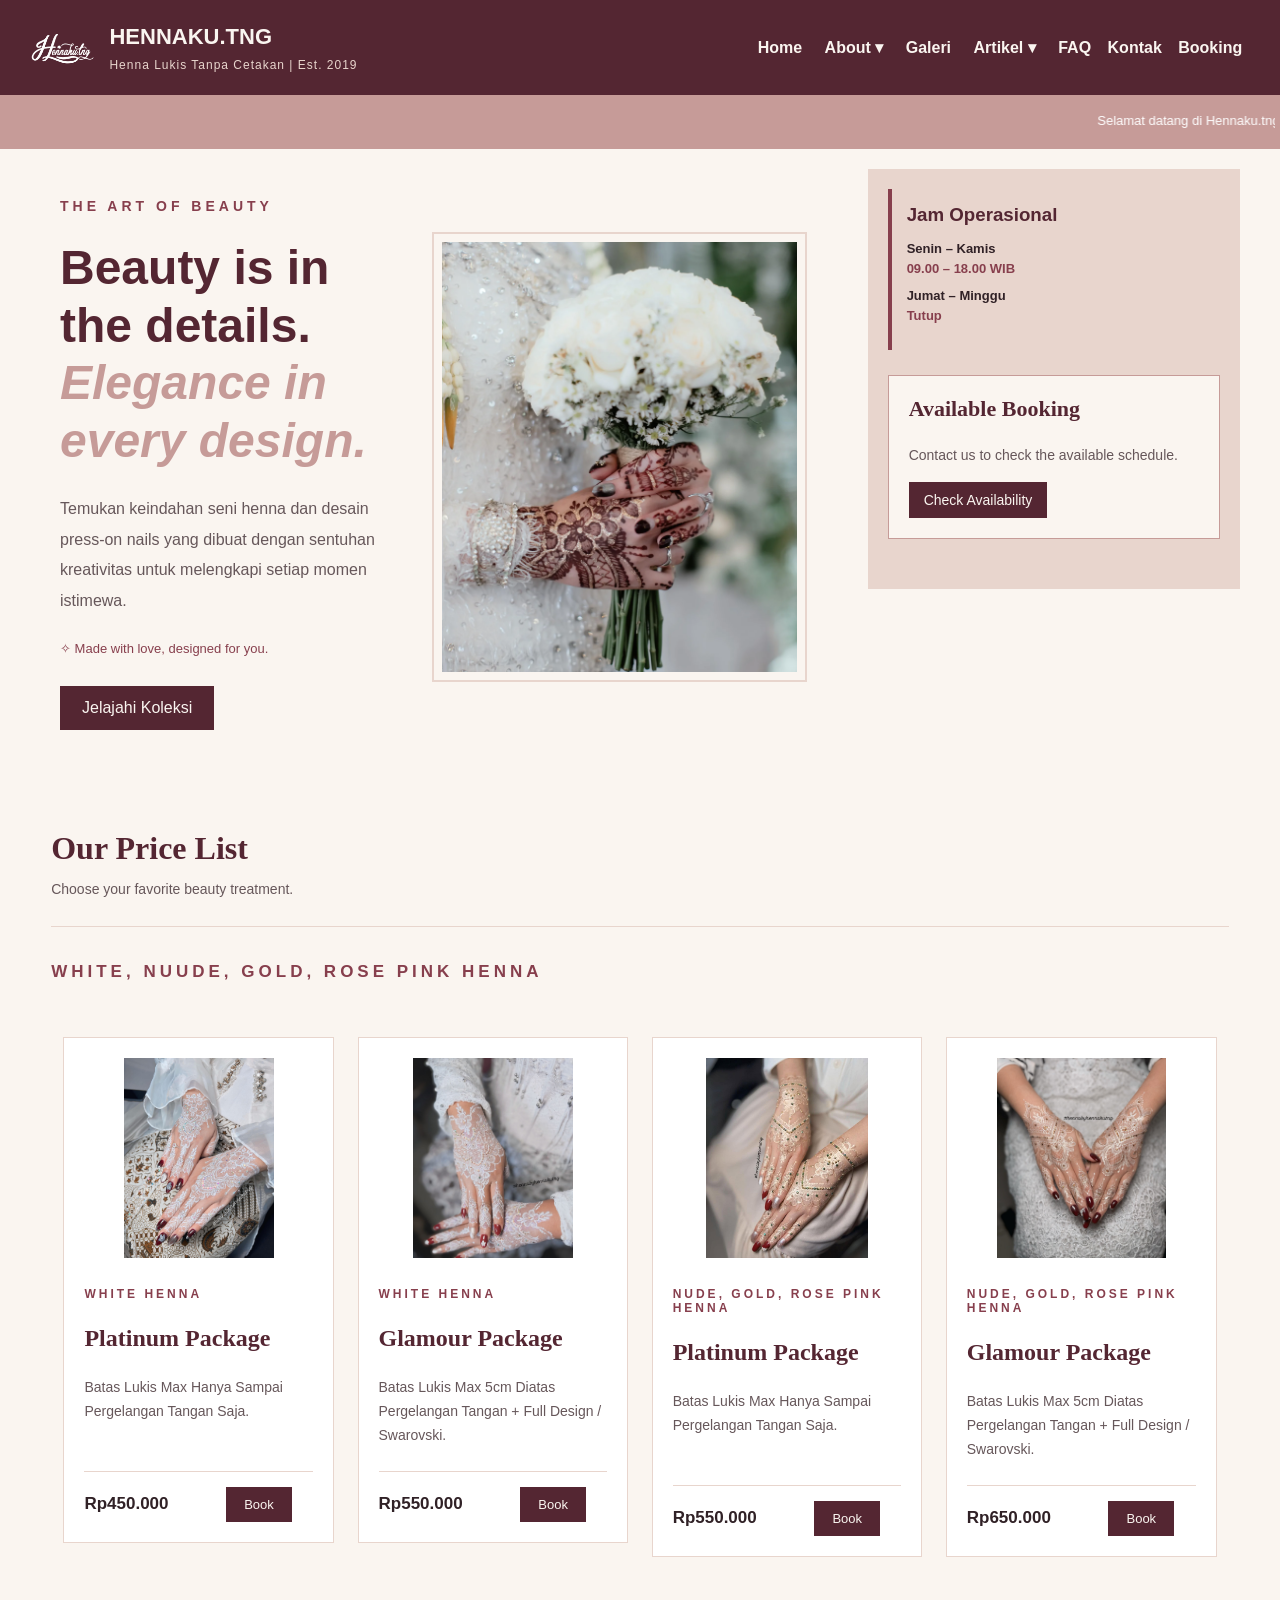
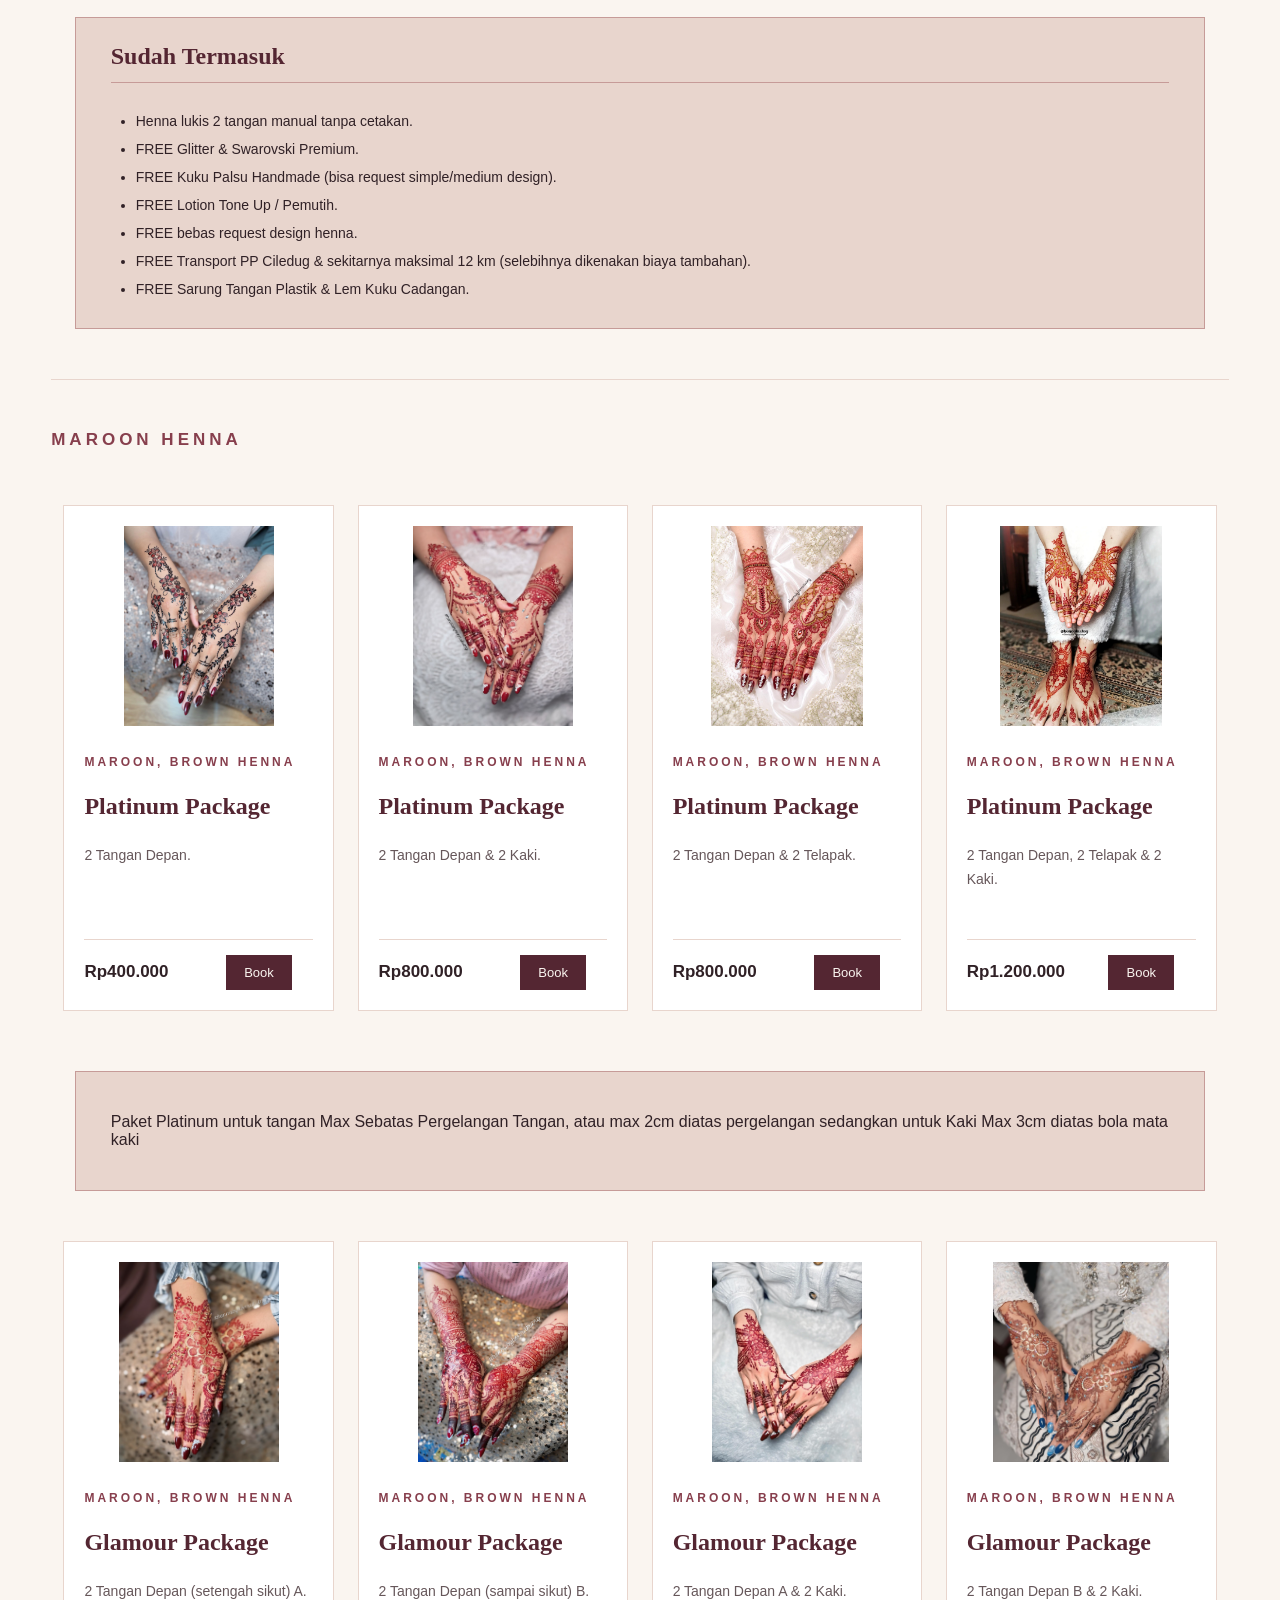
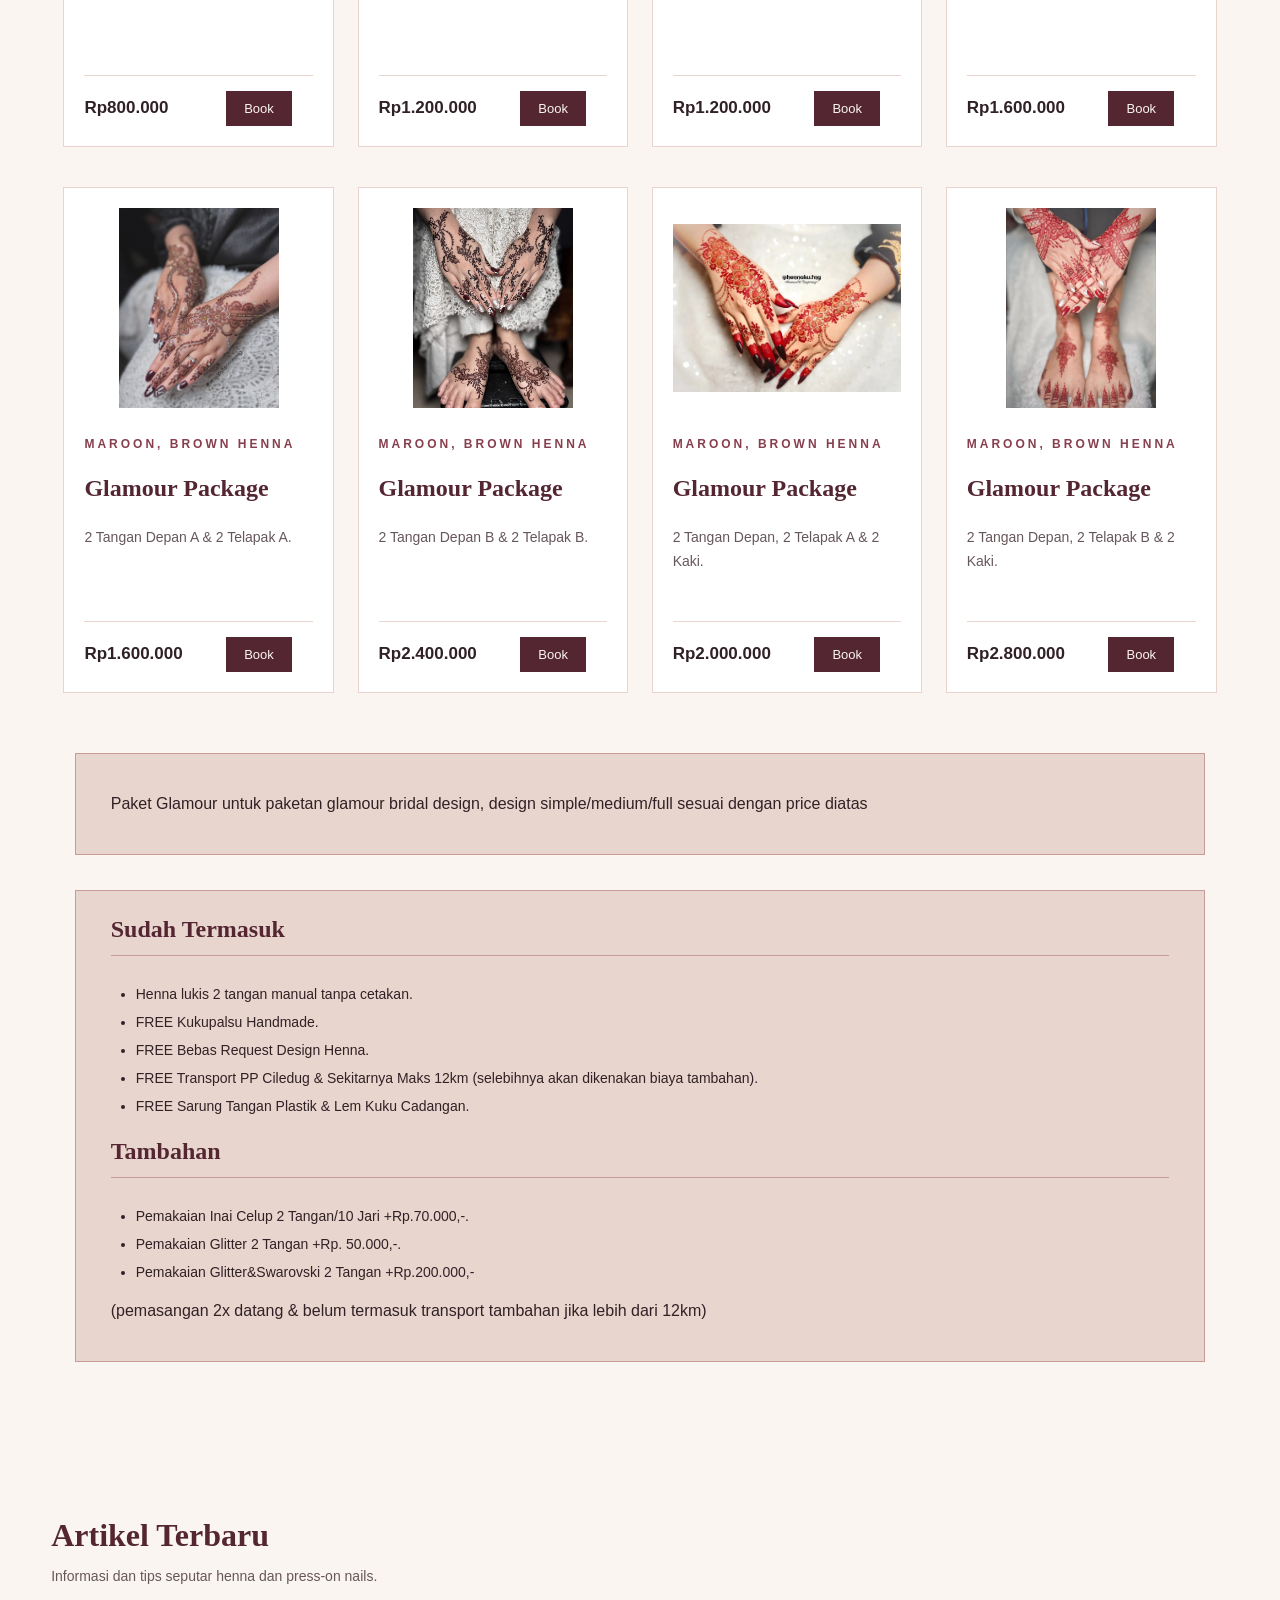
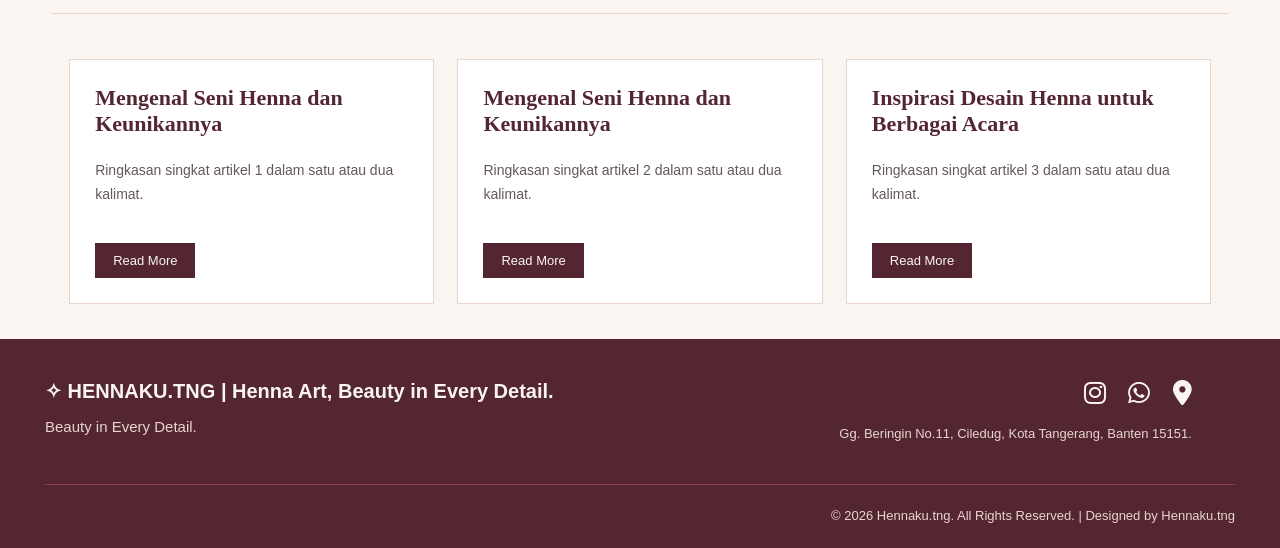
==== commit 75ad74e1: "Add files via upload" ====
--- a/index.html
+++ b/index.html
@@ -147,7 +147,7 @@
 
         <!-- LAYANAN 3 -->
         <div class="kartu-harga">
-            <img src="Images/NudePlatinum.webp" alt="Platinum Package">
+            <img src="Images/galeri3.jpeg" alt="Platinum Package">
 
             <p class="kategori">NUDE, GOLD, ROSE PINK HENNA</p>
             <h3>Platinum Package</h3>
@@ -221,7 +221,7 @@
 
         <!-- LAYANAN 7 -->
         <div class="kartu-harga">
-            <img src="Images/MaroonPlatinum2.jpg" alt="Platinum Package">
+            <img src="Images/MaroonPlatinum2.jpeg" alt="Platinum Package">
 
             <p class="kategori">MAROON, BROWN HENNA</p>
             <h3>Platinum Package</h3>
